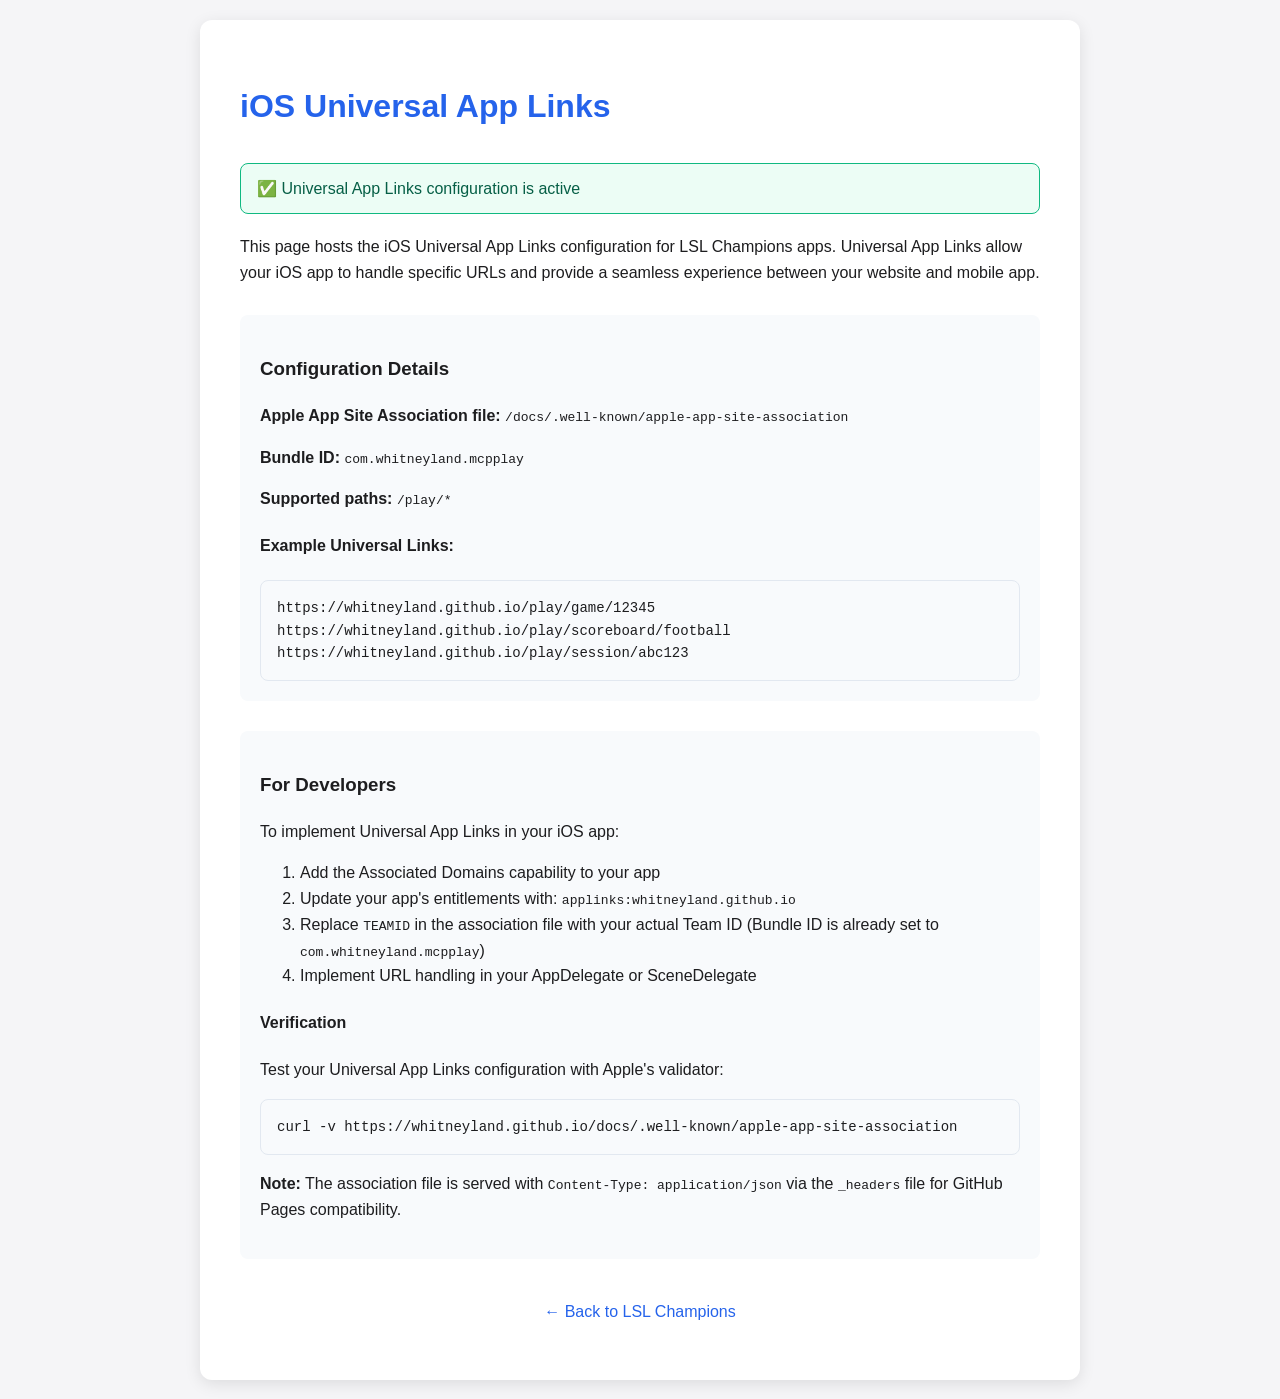
==== docs/index.html @ f5621300 "Add iOS Universal App Links support - Add /docs subsite with apple-app-site-association file - Confi" ====
<!DOCTYPE html>
<html lang="en">
<head>
    <meta charset="UTF-8">
    <meta name="viewport" content="width=device-width, initial-scale=1.0">
    <title>App Links - LSL Champions</title>
    <style>
        body {
            font-family: -apple-system, BlinkMacSystemFont, 'Segoe UI', Roboto, sans-serif;
            line-height: 1.6;
            margin: 0;
            padding: 20px;
            background: #f5f5f7;
            color: #1d1d1f;
        }
        .container {
            max-width: 800px;
            margin: 0 auto;
            background: white;
            padding: 40px;
            border-radius: 12px;
            box-shadow: 0 4px 16px rgba(0,0,0,0.1);
        }
        h1 {
            color: #2563eb;
            margin-bottom: 30px;
        }
        .status {
            background: #ecfdf5;
            border: 1px solid #10b981;
            color: #065f46;
            padding: 12px 16px;
            border-radius: 8px;
            margin: 20px 0;
        }
        .code {
            background: #f8fafc;
            border: 1px solid #e2e8f0;
            padding: 16px;
            border-radius: 8px;
            font-family: 'Monaco', 'Consolas', monospace;
            font-size: 14px;
            overflow-x: auto;
        }
        .link-section {
            margin: 30px 0;
            padding: 20px;
            background: #f8fafc;
            border-radius: 8px;
        }
        a {
            color: #2563eb;
            text-decoration: none;
        }
        a:hover {
            text-decoration: underline;
        }
    </style>
</head>
<body>
    <div class="container">
        <h1>iOS Universal App Links</h1>
        
        <div class="status">
            ✅ Universal App Links configuration is active
        </div>
        
        <p>This page hosts the iOS Universal App Links configuration for LSL Champions apps. Universal App Links allow your iOS app to handle specific URLs and provide a seamless experience between your website and mobile app.</p>
        
        <div class="link-section">
            <h3>Configuration Details</h3>
            <p><strong>Apple App Site Association file:</strong> <code>/docs/.well-known/apple-app-site-association</code></p>
            <p><strong>Bundle ID:</strong> <code>com.whitneyland.mcpplay</code></p>
            <p><strong>Supported paths:</strong> <code>/play/*</code></p>
            
            <h4>Example Universal Links:</h4>
            <div class="code">
https://whitneyland.github.io/play/game/12345<br>
https://whitneyland.github.io/play/scoreboard/football<br>
https://whitneyland.github.io/play/session/abc123
            </div>
        </div>
        
        <div class="link-section">
            <h3>For Developers</h3>
            <p>To implement Universal App Links in your iOS app:</p>
            <ol>
                <li>Add the Associated Domains capability to your app</li>
                <li>Update your app's entitlements with: <code>applinks:whitneyland.github.io</code></li>
                <li>Replace <code>TEAMID</code> in the association file with your actual Team ID (Bundle ID is already set to <code>com.whitneyland.mcpplay</code>)</li>
                <li>Implement URL handling in your AppDelegate or SceneDelegate</li>
            </ol>
            
            <h4>Verification</h4>
            <p>Test your Universal App Links configuration with Apple's validator:</p>
            <div class="code">
curl -v https://whitneyland.github.io/docs/.well-known/apple-app-site-association
            </div>
            
            <p><strong>Note:</strong> The association file is served with <code>Content-Type: application/json</code> via the <code>_headers</code> file for GitHub Pages compatibility.</p>
        </div>
        
        <div style="margin-top: 40px; text-align: center; color: #64748b;">
            <p><a href="../">← Back to LSL Champions</a></p>
        </div>
    </div>
</body>
</html>
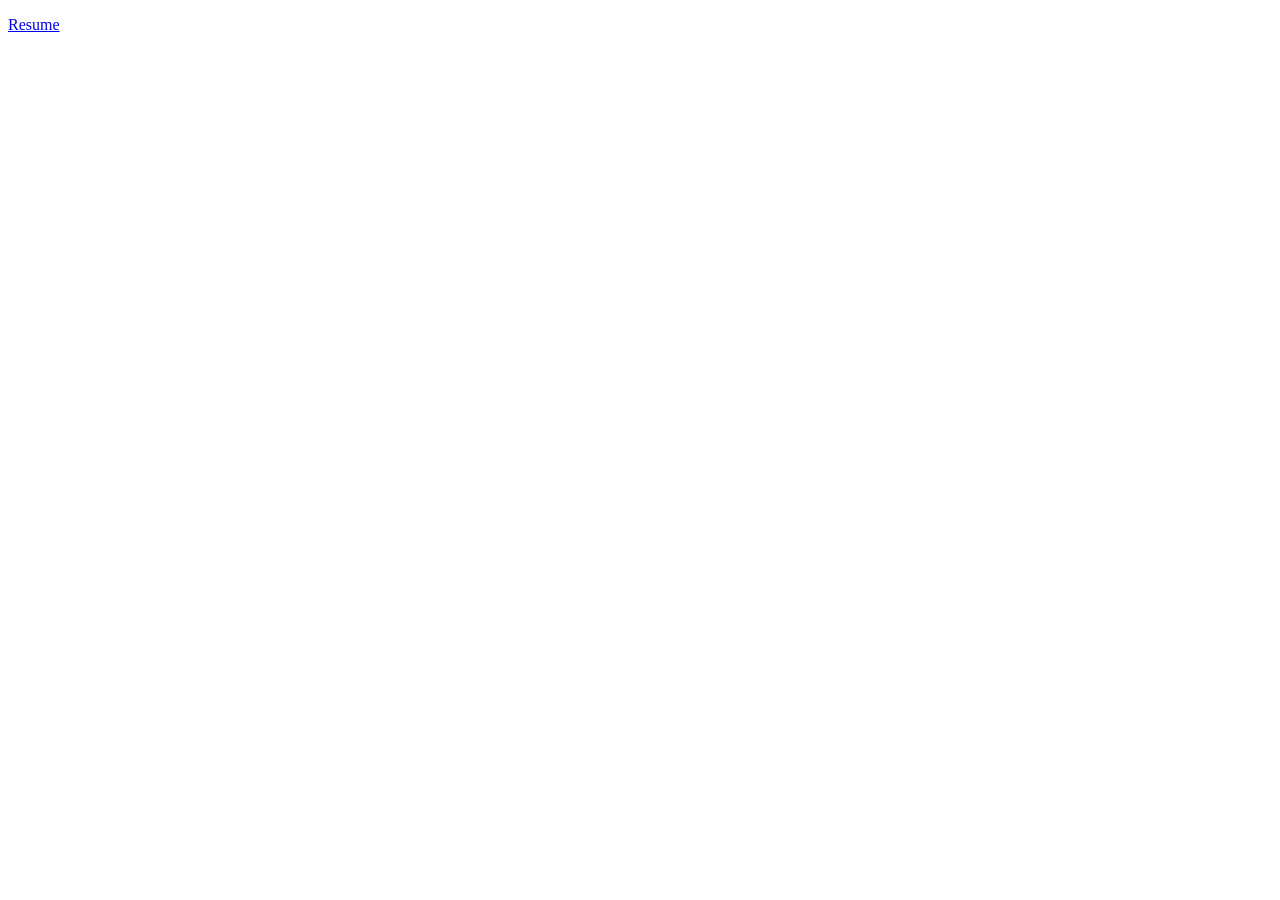
==== commit 0a9520cb: "Replace LSL Champions app-links page with resume Removes obsolete Universal Links landing page and A" ====
--- a/docs/index.html
+++ b/docs/index.html
@@ -1,108 +1,12 @@
 <!DOCTYPE html>
 <html lang="en">
 <head>
-    <meta charset="UTF-8">
-    <meta name="viewport" content="width=device-width, initial-scale=1.0">
-    <title>App Links - LSL Champions</title>
-    <style>
-        body {
-            font-family: -apple-system, BlinkMacSystemFont, 'Segoe UI', Roboto, sans-serif;
-            line-height: 1.6;
-            margin: 0;
-            padding: 20px;
-            background: #f5f5f7;
-            color: #1d1d1f;
-        }
-        .container {
-            max-width: 800px;
-            margin: 0 auto;
-            background: white;
-            padding: 40px;
-            border-radius: 12px;
-            box-shadow: 0 4px 16px rgba(0,0,0,0.1);
-        }
-        h1 {
-            color: #2563eb;
-            margin-bottom: 30px;
-        }
-        .status {
-            background: #ecfdf5;
-            border: 1px solid #10b981;
-            color: #065f46;
-            padding: 12px 16px;
-            border-radius: 8px;
-            margin: 20px 0;
-        }
-        .code {
-            background: #f8fafc;
-            border: 1px solid #e2e8f0;
-            padding: 16px;
-            border-radius: 8px;
-            font-family: 'Monaco', 'Consolas', monospace;
-            font-size: 14px;
-            overflow-x: auto;
-        }
-        .link-section {
-            margin: 30px 0;
-            padding: 20px;
-            background: #f8fafc;
-            border-radius: 8px;
-        }
-        a {
-            color: #2563eb;
-            text-decoration: none;
-        }
-        a:hover {
-            text-decoration: underline;
-        }
-    </style>
+<meta charset="UTF-8">
+<title>Lee Whitney</title>
+<meta http-equiv="refresh" content="0; url=resume.pdf">
+<link rel="canonical" href="resume.pdf">
 </head>
 <body>
-    <div class="container">
-        <h1>iOS Universal App Links</h1>
-        
-        <div class="status">
-            ✅ Universal App Links configuration is active
-        </div>
-        
-        <p>This page hosts the iOS Universal App Links configuration for LSL Champions apps. Universal App Links allow your iOS app to handle specific URLs and provide a seamless experience between your website and mobile app.</p>
-        
-        <div class="link-section">
-            <h3>Configuration Details</h3>
-            <p><strong>Apple App Site Association file:</strong> <code>/docs/.well-known/apple-app-site-association</code></p>
-            <p><strong>Bundle ID:</strong> <code>com.whitneyland.mcpplay</code></p>
-            <p><strong>Supported paths:</strong> <code>/play/*</code></p>
-            
-            <h4>Example Universal Links:</h4>
-            <div class="code">
-https://whitneyland.github.io/play/game/12345<br>
-https://whitneyland.github.io/play/scoreboard/football<br>
-https://whitneyland.github.io/play/session/abc123
-            </div>
-        </div>
-        
-        <div class="link-section">
-            <h3>For Developers</h3>
-            <p>To implement Universal App Links in your iOS app:</p>
-            <ol>
-                <li>Add the Associated Domains capability to your app</li>
-                <li>Update your app's entitlements with: <code>applinks:whitneyland.github.io</code></li>
-                <li>Replace <code>TEAMID</code> in the association file with your actual Team ID (Bundle ID is already set to <code>com.whitneyland.mcpplay</code>)</li>
-                <li>Implement URL handling in your AppDelegate or SceneDelegate</li>
-            </ol>
-            
-            <h4>Verification</h4>
-            <p>Test your Universal App Links configuration with Apple's validator:</p>
-            <div class="code">
-curl -v https://whitneyland.github.io/docs/.well-known/apple-app-site-association
-            </div>
-            
-            <p><strong>Note:</strong> The association file is served with <code>Content-Type: application/json</code> via the <code>_headers</code> file for GitHub Pages compatibility.</p>
-        </div>
-        
-        <div style="margin-top: 40px; text-align: center; color: #64748b;">
-            <p><a href="../">← Back to LSL Champions</a></p>
-        </div>
-    </div>
+<p><a href="resume.pdf">Resume</a></p>
 </body>
-</html>+</html>
